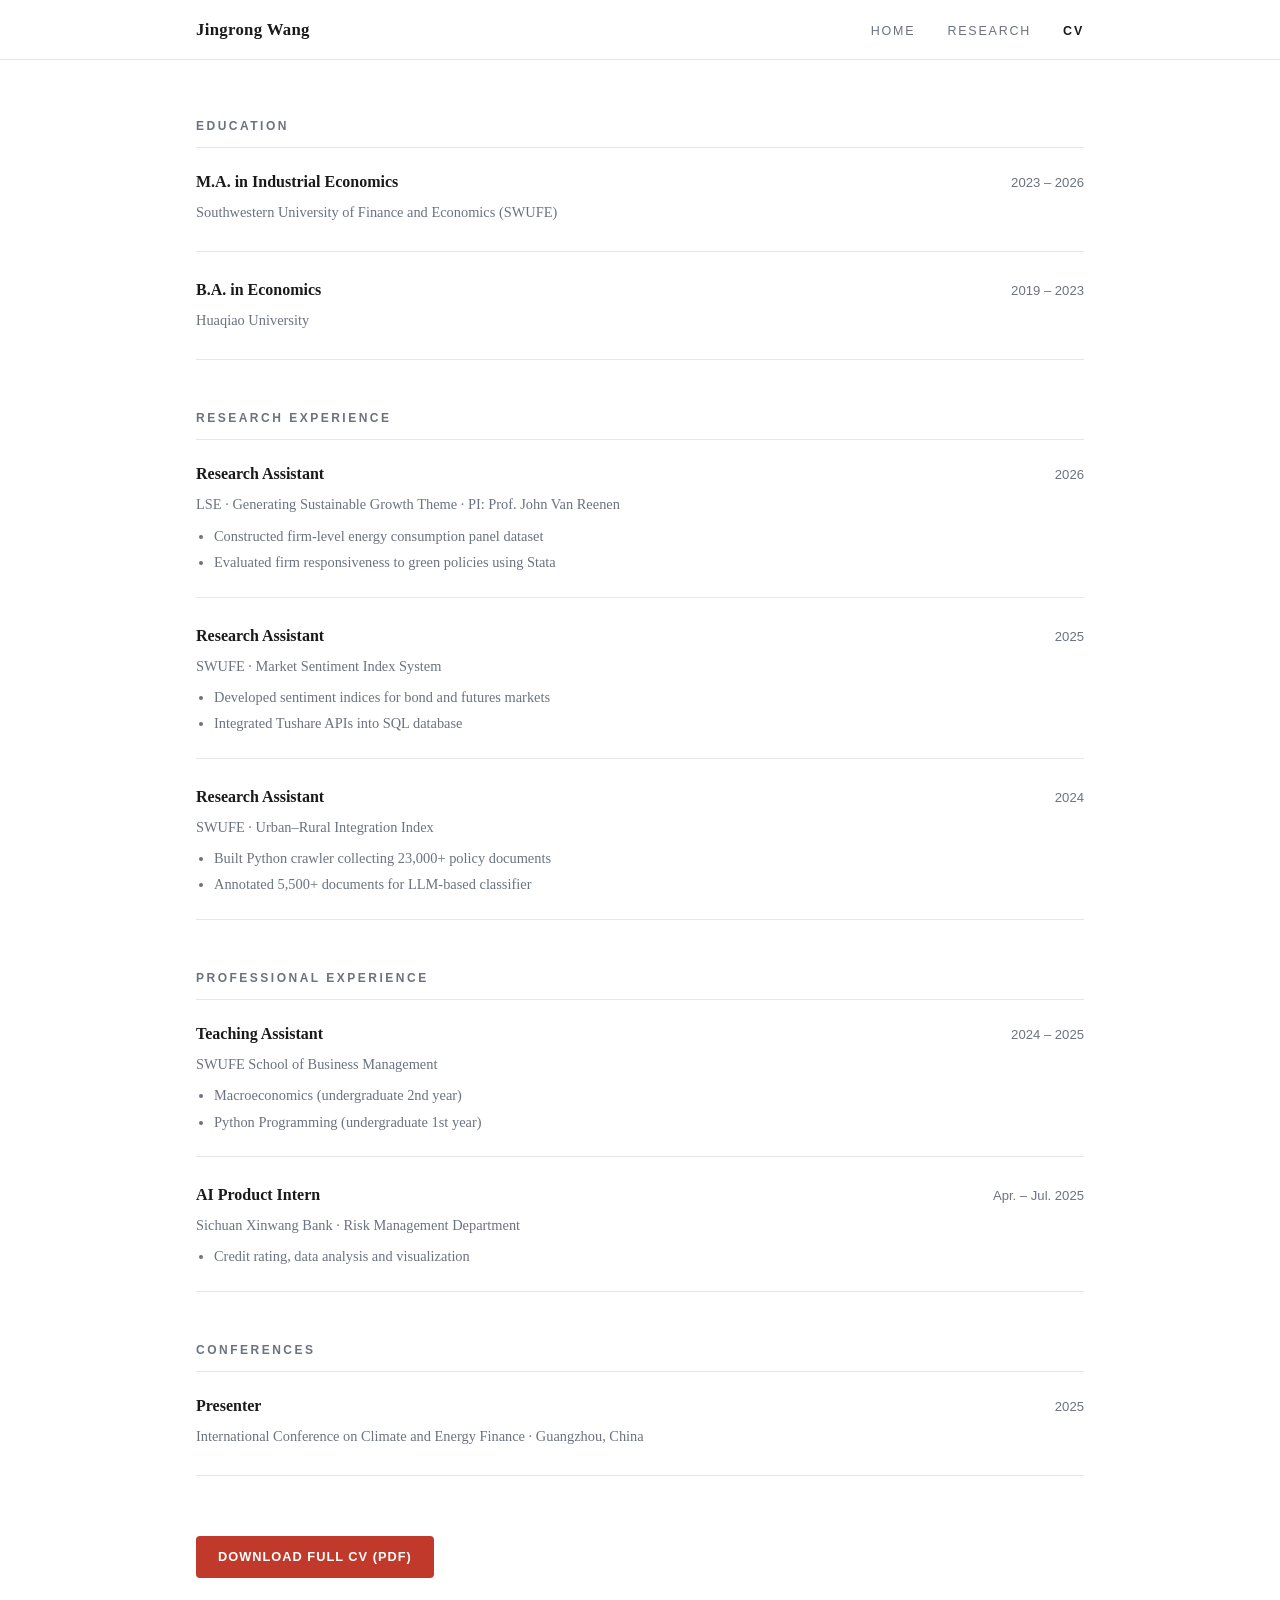
==== cv.html @ 046eca78 "Redesign academic homepage with three-page layout Co-Authored-By: Claude Sonnet 4.6 <noreply@anthrop" ====
<!DOCTYPE html>
<html lang="en">
<head>
  <meta charset="UTF-8" />
  <meta name="viewport" content="width=device-width, initial-scale=1.0" />
  <title>Jingrong Wang | CV</title>
  <link rel="stylesheet" href="style.css" />
</head>
<body>

<!-- ── Navigation ── -->
<header class="topnav">
  <div class="topnav-inner">
    <a href="index.html" class="site-title">Jingrong Wang</a>
    <ul class="nav-links">
      <li><a href="index.html">Home</a></li>
      <li><a href="research.html">Research</a></li>
      <li><a href="cv.html" class="active">CV</a></li>
    </ul>
  </div>
</header>

<!-- ── Main Content ── -->
<main class="page-content">

  <h2 class="section-heading">Education</h2>

  <div class="cv-item">
    <div class="cv-header">
      <span class="cv-role">M.A. in Industrial Economics</span>
      <span class="cv-year">2023 – 2026</span>
    </div>
    <div class="cv-org">Southwestern University of Finance and Economics (SWUFE)</div>
  </div>

  <div class="cv-item">
    <div class="cv-header">
      <span class="cv-role">B.A. in Economics</span>
      <span class="cv-year">2019 – 2023</span>
    </div>
    <div class="cv-org">Huaqiao University</div>
  </div>

  <h2 class="section-heading">Research Experience</h2>

  <div class="cv-item">
    <div class="cv-header">
      <span class="cv-role">Research Assistant</span>
      <span class="cv-year">2026</span>
    </div>
    <div class="cv-org">LSE · Generating Sustainable Growth Theme · PI: Prof. John Van Reenen</div>
    <ul class="cv-detail">
      <li>Constructed firm-level energy consumption panel dataset</li>
      <li>Evaluated firm responsiveness to green policies using Stata</li>
    </ul>
  </div>

  <div class="cv-item">
    <div class="cv-header">
      <span class="cv-role">Research Assistant</span>
      <span class="cv-year">2025</span>
    </div>
    <div class="cv-org">SWUFE · Market Sentiment Index System</div>
    <ul class="cv-detail">
      <li>Developed sentiment indices for bond and futures markets</li>
      <li>Integrated Tushare APIs into SQL database</li>
    </ul>
  </div>

  <div class="cv-item">
    <div class="cv-header">
      <span class="cv-role">Research Assistant</span>
      <span class="cv-year">2024</span>
    </div>
    <div class="cv-org">SWUFE · Urban–Rural Integration Index</div>
    <ul class="cv-detail">
      <li>Built Python crawler collecting 23,000+ policy documents</li>
      <li>Annotated 5,500+ documents for LLM-based classifier</li>
    </ul>
  </div>

  <h2 class="section-heading">Professional Experience</h2>

  <div class="cv-item">
    <div class="cv-header">
      <span class="cv-role">Teaching Assistant</span>
      <span class="cv-year">2024 – 2025</span>
    </div>
    <div class="cv-org">SWUFE School of Business Management</div>
    <ul class="cv-detail">
      <li>Macroeconomics (undergraduate 2nd year)</li>
      <li>Python Programming (undergraduate 1st year)</li>
    </ul>
  </div>

  <div class="cv-item">
    <div class="cv-header">
      <span class="cv-role">AI Product Intern</span>
      <span class="cv-year">Apr. – Jul. 2025</span>
    </div>
    <div class="cv-org">Sichuan Xinwang Bank · Risk Management Department</div>
    <ul class="cv-detail">
      <li>Credit rating, data analysis and visualization</li>
    </ul>
  </div>

  <h2 class="section-heading">Conferences</h2>

  <div class="cv-item">
    <div class="cv-header">
      <span class="cv-role">Presenter</span>
      <span class="cv-year">2025</span>
    </div>
    <div class="cv-org">International Conference on Climate and Energy Finance · Guangzhou, China</div>
  </div>

  <a href="cv.pdf" class="btn" target="_blank">Download Full CV (PDF)</a>

</main>

</body>
</html>
---- style.css ----
:root {
  --accent:       #c0392b;
  --accent-hover: #96281b;
  --text:         #1a1a1a;
  --muted:        #6b7280;
  --bg:           #ffffff;
  --border:       #e5e7eb;
  --nav-h:        60px;
}

* { box-sizing: border-box; margin: 0; padding: 0; }

html { scroll-behavior: smooth; }

body {
  font-family: Georgia, "Times New Roman", serif;
  font-size: 16px;
  color: var(--text);
  background: var(--bg);
  line-height: 1.75;
}

a { color: var(--accent); text-decoration: none; }
a:hover { text-decoration: underline; }

/* ── Top Navigation ── */
.topnav {
  position: sticky;
  top: 0;
  z-index: 200;
  background: #fff;
  border-bottom: 1px solid var(--border);
  height: var(--nav-h);
}

.topnav-inner {
  max-width: 960px;
  margin: 0 auto;
  padding: 0 36px;
  height: 100%;
  display: flex;
  justify-content: space-between;
  align-items: center;
}

.site-title {
  font-family: Georgia, serif;
  font-size: 1.05rem;
  font-weight: 700;
  color: var(--text);
  letter-spacing: 0.3px;
}
.site-title:hover { text-decoration: none; color: var(--accent); }

.nav-links {
  display: flex;
  gap: 32px;
  list-style: none;
}

.nav-links a {
  font-family: -apple-system, BlinkMacSystemFont, "Segoe UI", Roboto, sans-serif;
  font-size: 0.78rem;
  letter-spacing: 1.8px;
  text-transform: uppercase;
  font-weight: 500;
  color: var(--muted);
  transition: color 0.18s;
}
.nav-links a:hover       { color: var(--accent); text-decoration: none; }
.nav-links a.active      { color: var(--text); font-weight: 700; }

/* ── Page Wrapper ── */
.page-content {
  max-width: 960px;
  margin: 0 auto;
  padding: 56px 36px 100px;
}

/* ══════════════════════════════
   HOME PAGE
══════════════════════════════ */
.home-grid {
  display: grid;
  grid-template-columns: 220px 1fr;
  gap: 64px;
  align-items: start;
}

/* Profile card (left) */
.profile-card {
  text-align: center;
}

.profile-photo-wrap {
  width: 160px;
  height: 160px;
  border-radius: 50%;
  overflow: hidden;
  margin: 0 auto 18px;
  border: 2px solid var(--border);
  background: #f3f4f6;
  display: flex;
  align-items: center;
  justify-content: center;
}

.profile-photo-wrap img {
  width: 100%;
  height: 100%;
  object-fit: cover;
}

/* Initials placeholder shown when no photo */
.photo-initials {
  font-family: Georgia, serif;
  font-size: 2.4rem;
  font-weight: 700;
  color: var(--accent);
  letter-spacing: 2px;
  user-select: none;
}

.profile-name {
  font-family: Georgia, serif;
  font-size: 1.15rem;
  font-weight: 700;
  margin-bottom: 4px;
  color: var(--text);
}

.profile-title {
  font-family: -apple-system, BlinkMacSystemFont, "Segoe UI", Roboto, sans-serif;
  font-size: 0.82rem;
  color: var(--muted);
  line-height: 1.5;
  margin-bottom: 20px;
}

.contact-list {
  list-style: none;
  margin-top: 8px;
  display: flex;
  flex-direction: column;
  gap: 10px;
}

.contact-list li {
  display: flex;
  align-items: center;
  justify-content: center;
  gap: 7px;
  font-family: -apple-system, BlinkMacSystemFont, "Segoe UI", Roboto, sans-serif;
  font-size: 0.82rem;
  color: var(--muted);
}

.contact-list a {
  font-size: 0.82rem;
  color: var(--muted);
  transition: color 0.18s;
}
.contact-list a:hover { color: var(--accent); text-decoration: none; }

.contact-icon {
  flex-shrink: 0;
  width: 15px;
  height: 15px;
  fill: var(--muted);
}

.divider {
  border: none;
  border-top: 1px solid var(--border);
  margin: 18px 0;
}

/* Bio section (right) */
.bio-section h2 {
  font-family: -apple-system, BlinkMacSystemFont, "Segoe UI", Roboto, sans-serif;
  font-size: 0.75rem;
  letter-spacing: 2.5px;
  text-transform: uppercase;
  color: var(--muted);
  font-weight: 600;
  margin-bottom: 18px;
  padding-bottom: 10px;
  border-bottom: 1px solid var(--border);
}

.bio-section p {
  font-size: 1.05rem;
  color: var(--text);
  margin-bottom: 18px;
}
.bio-section p:last-child { margin-bottom: 0; }

.bio-section strong { font-weight: 700; }

/* Research interests tags */
.interest-tags {
  display: flex;
  flex-wrap: wrap;
  gap: 8px;
  margin-top: 6px;
  margin-bottom: 20px;
}

.tag {
  font-family: -apple-system, BlinkMacSystemFont, "Segoe UI", Roboto, sans-serif;
  font-size: 0.75rem;
  padding: 4px 12px;
  border-radius: 20px;
  background: #fef2f2;
  color: var(--accent);
  border: 1px solid #fca5a5;
  letter-spacing: 0.3px;
}

/* ══════════════════════════════
   RESEARCH & CV SHARED
══════════════════════════════ */
.section-heading {
  font-family: -apple-system, BlinkMacSystemFont, "Segoe UI", Roboto, sans-serif;
  font-size: 0.75rem;
  letter-spacing: 2.5px;
  text-transform: uppercase;
  color: var(--muted);
  font-weight: 600;
  margin: 48px 0 20px;
  padding-bottom: 10px;
  border-bottom: 1px solid var(--border);
}

.section-heading:first-child { margin-top: 0; }

/* ── Research Papers ── */
.paper {
  margin-bottom: 28px;
  padding-bottom: 24px;
  border-bottom: 1px solid var(--border);
}
.paper:last-child { border-bottom: none; padding-bottom: 0; }

.paper-title {
  font-size: 1.05rem;
  font-weight: 700;
  color: var(--text);
  line-height: 1.5;
  margin-bottom: 6px;
}

.paper-meta {
  font-size: 0.9rem;
  color: var(--muted);
  line-height: 1.6;
}
.paper-meta em { font-style: italic; }
.paper-meta a { font-size: 0.9rem; }

.badge {
  display: inline-block;
  font-family: -apple-system, BlinkMacSystemFont, "Segoe UI", Roboto, sans-serif;
  font-size: 0.65rem;
  padding: 2px 8px;
  border-radius: 3px;
  margin-left: 8px;
  vertical-align: middle;
  font-weight: 700;
  letter-spacing: 0.5px;
  text-transform: uppercase;
}
.badge-review { background: #fef3cd; color: #92650a; border: 1px solid #f6c860; }
.badge-rr     { background: #dbeafe; color: #1d4ed8; border: 1px solid #93c5fd; }
.badge-wp     { background: #f3f4f6; color: #374151; border: 1px solid #d1d5db; }

/* ── CV Items ── */
.cv-item {
  margin-bottom: 24px;
  padding-bottom: 20px;
  border-bottom: 1px solid var(--border);
}
.cv-item:last-child { border-bottom: none; padding-bottom: 0; }

.cv-header {
  display: flex;
  justify-content: space-between;
  align-items: baseline;
  margin-bottom: 4px;
  gap: 16px;
}

.cv-role {
  font-size: 1rem;
  font-weight: 700;
  color: var(--text);
}

.cv-year {
  font-family: -apple-system, BlinkMacSystemFont, "Segoe UI", Roboto, sans-serif;
  font-size: 0.82rem;
  color: var(--muted);
  white-space: nowrap;
  flex-shrink: 0;
}

.cv-org {
  font-size: 0.9rem;
  color: var(--muted);
  margin-bottom: 6px;
}

.cv-detail {
  font-size: 0.9rem;
  color: var(--muted);
  padding-left: 18px;
  line-height: 1.7;
}
.cv-detail li { margin-bottom: 2px; }

/* Download button */
.btn {
  display: inline-block;
  margin-top: 36px;
  padding: 10px 22px;
  background: var(--accent);
  color: #fff !important;
  font-family: -apple-system, BlinkMacSystemFont, "Segoe UI", Roboto, sans-serif;
  font-size: 0.8rem;
  letter-spacing: 1px;
  text-transform: uppercase;
  border-radius: 4px;
  font-weight: 600;
  transition: background 0.2s;
}
.btn:hover { background: var(--accent-hover); text-decoration: none; }

/* ══════════════════════════════
   RESPONSIVE
══════════════════════════════ */
@media (max-width: 720px) {
  .page-content { padding: 36px 20px 80px; }

  .home-grid {
    grid-template-columns: 1fr;
    gap: 36px;
  }

  .profile-card { text-align: center; }

  .topnav-inner { padding: 0 20px; }
  .nav-links { gap: 20px; }

  .cv-header { flex-direction: column; gap: 2px; }
}
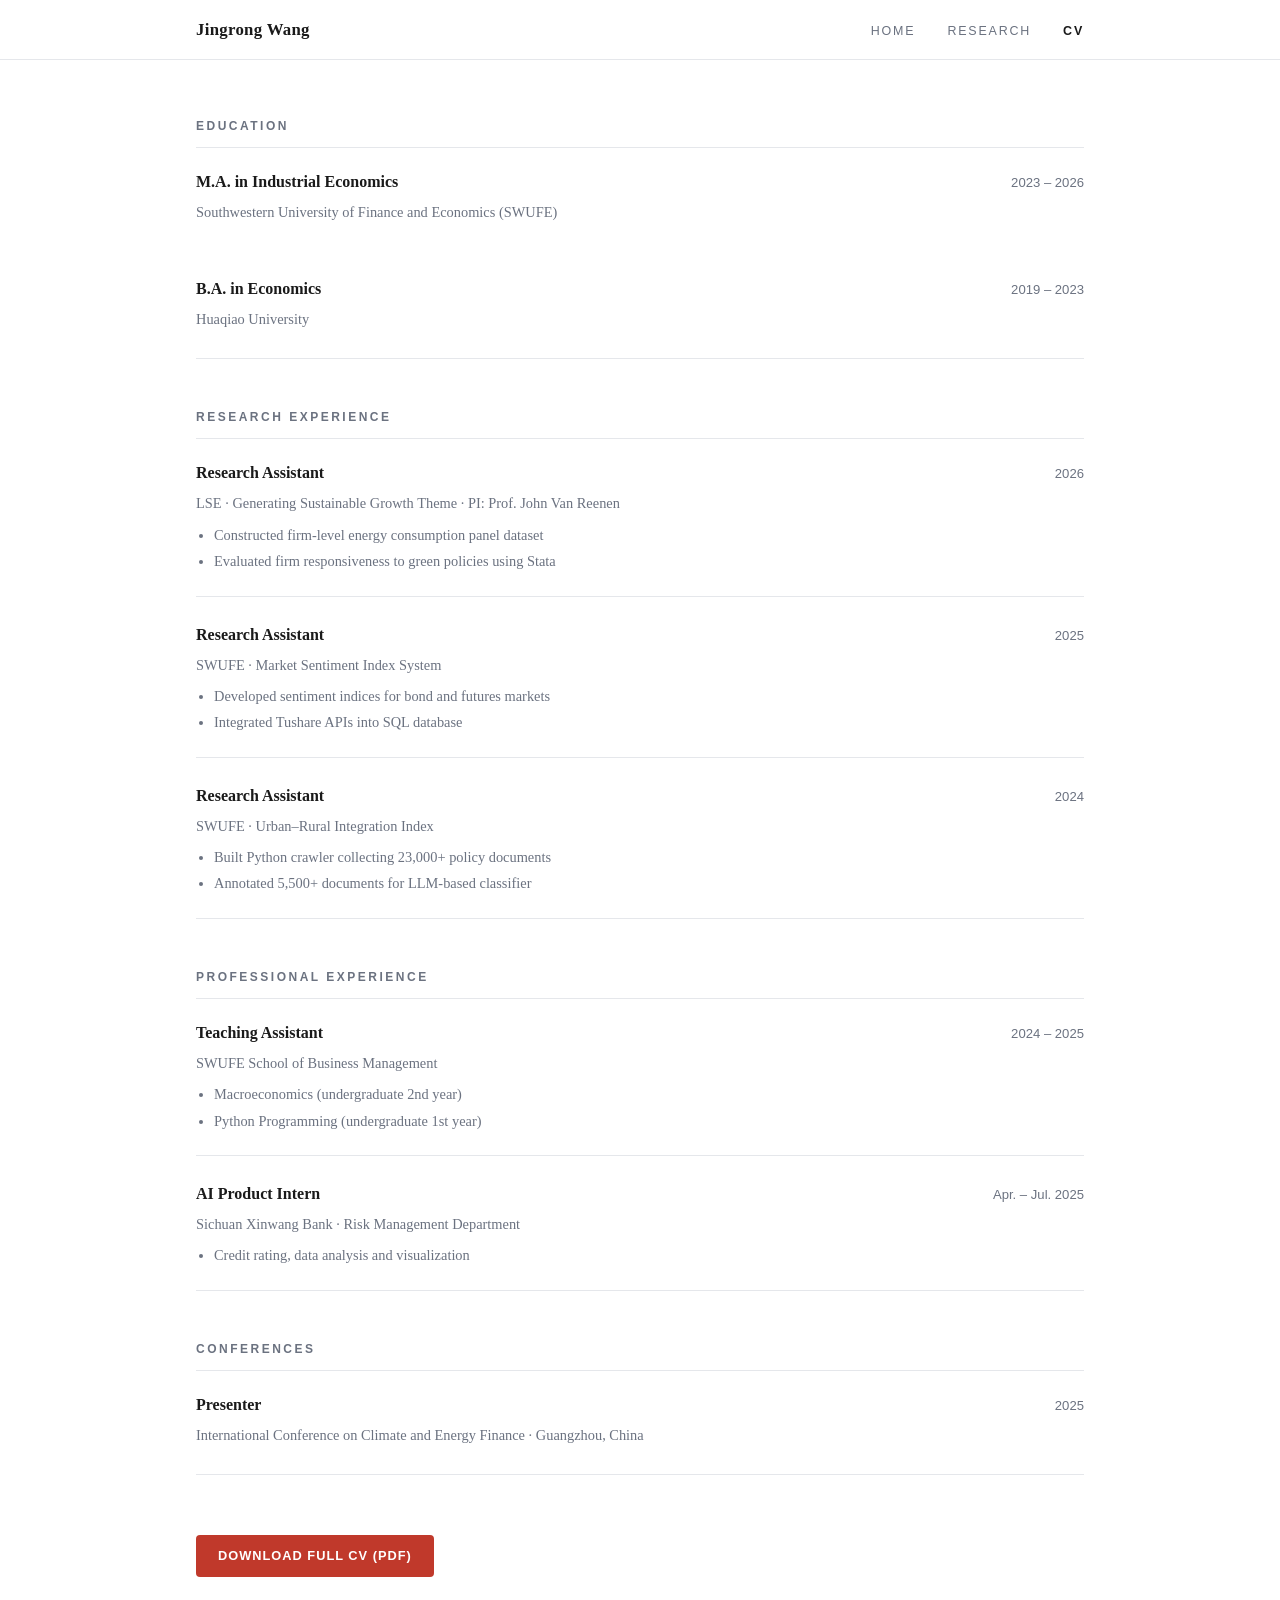
==== commit 8bedcbff: "Update academic profile and research status" ====
--- a/cv.html
+++ b/cv.html
@@ -25,7 +25,7 @@
 
   <h2 class="section-heading">Education</h2>
 
-  <div class="cv-item">
+  <div class="cv-item cv-item-no-divider">
     <div class="cv-header">
       <span class="cv-role">M.A. in Industrial Economics</span>
       <span class="cv-year">2023 – 2026</span>
--- a/style.css
+++ b/style.css
@@ -192,6 +192,9 @@
   font-size: 1.05rem;
   color: var(--text);
   margin-bottom: 18px;
+  text-align: justify;
+  hyphens: auto;
+  -webkit-hyphens: auto;
 }
 .bio-section p:last-child { margin-bottom: 0; }
 
@@ -273,6 +276,8 @@
 .badge-review { background: #fef3cd; color: #92650a; border: 1px solid #f6c860; }
 .badge-rr     { background: #dbeafe; color: #1d4ed8; border: 1px solid #93c5fd; }
 .badge-wp     { background: #f3f4f6; color: #374151; border: 1px solid #d1d5db; }
+.badge-accepted { background: #dcfce7; color: #166534; border: 1px solid #86efac; }
+.badge-resubmit { background: #fef3cd; color: #92650a; border: 1px solid #f6c860; }
 
 /* ── CV Items ── */
 .cv-item {
@@ -281,6 +286,7 @@
   border-bottom: 1px solid var(--border);
 }
 .cv-item:last-child { border-bottom: none; padding-bottom: 0; }
+.cv-item-no-divider { border-bottom: none; }
 
 .cv-header {
   display: flex;
